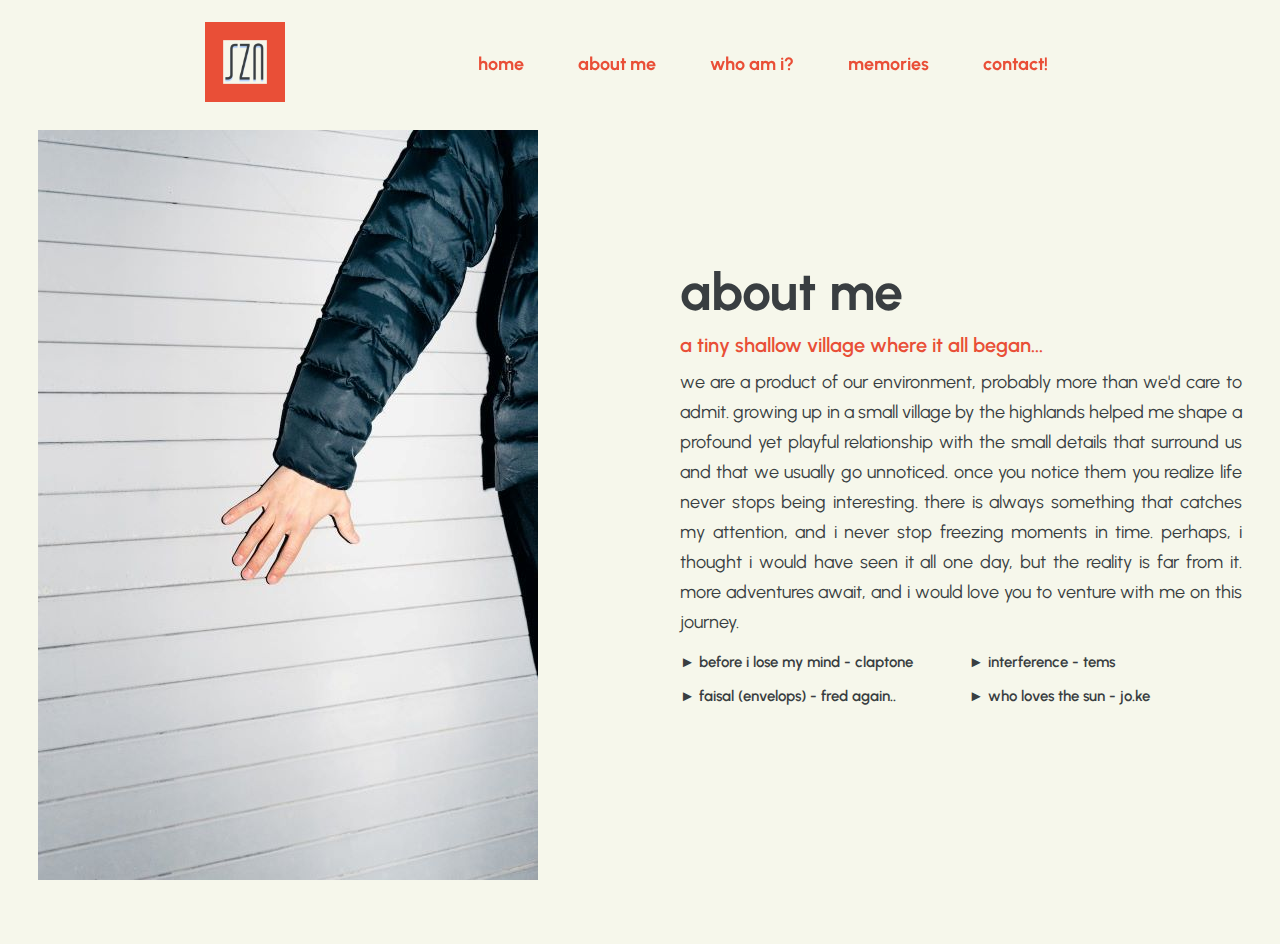
==== pages/about-me.html @ f08fa004 "Avance con las páginas principales hasta el responsive del header" ====
<!DOCTYPE html>
<html lang="en">
<head>
    <meta charset="UTF-8">
    <meta http-equiv="X-UA-Compatible" content="IE=edge">
    <meta name="viewport" content="width=device-width, initial-scale=1.0">
    <link rel="stylesheet" href="../css/style.css">
    <title>about me - essenzia</title>
</head>
<body>
    <header>
        <a href="../index.html" class="logo"><img src="../scss/multimedia/My project-1.png"></video></a>
        <div class="bx bx-menu" id="menu-icon"></div>
        <ul class="navbar">
            <li><a href="../index.html">home</a></li>
            <li><a href="./about-me.html">about me</a></li>
            <li><a href="./what-makes-me-me.html">who am i?</a></li>
            <li><a href="./memories.html">memories</a></li>
            <li><a href="./contact.html">contact!</a></li>
        </ul>
    </header>
    <main>
        <section class="about" id="about">
            <div class="about-img">
                <img src="../scss/multimedia/papareloresized.jpeg">
            </div>
            <div class="about-text">
                <h2>about me</h2>
                <h4>a tiny shallow village where it all began...</h4>
                <p>we are a product of our environment, probably more than we'd care to admit. growing up in a small village by the highlands helped me shape a profound yet playful relationship with the small details that surround us and that we usually go unnoticed. once you notice them you realize life never stops being interesting. there is always something that catches my attention, and i never stop freezing moments in time. perhaps, i thought i would have seen it all one day, but the reality is far from it. more adventures await, and i would love you to venture with me on this journey.</p>
                <div class="about-gri">
                    <div class="about-in">
                        <h5>► before i lose my mind - claptone</h5>
                    </div>
                    <div class="about-in">
                        <h5>► interference - tems</h5>
                    </div>
                    <div class="about-in">
                        <h5>► faisal (envelops) - fred again..</h5>
                    </div>
                    <div class="about-in">
                        <h5>► who loves the sun - jo.ke</h5>
                    </div>
                </div>
            </div>
        </section>
    </main>
</body>
</html>
---- css/style.css ----
@import url("https://fonts.googleapis.com/css2?family=Rock+Salt&family=Urbanist:wght@300;400;500;600&display=swap");
* {
  padding: 0;
  margin: 0;
  box-sizing: border-box;
}

/*general*/
* {
  font-family: "Urbanist", sans-serif;
  list-style: none;
  text-decoration: none;
  scroll-behavior: smooth;
}

:root {
  --h1-font: 83px;
  --h2-font:52px;
  --p-font: 18px;
}

:root {
  --bg-color: #F6F7EB;
  --text-color: #393E41;
  --main-color: #E94F37;
  --second-color: #0075f2;
  --other-color: #87bfff;
  --third-color: #83781b;
  --fourth-color: #7180b9;
  --fifth-color: #cec2ff;
}

/*pages*/
.about {
  display: grid;
  grid-template-columns: repeat(2, 1fr);
  align-items: center;
  gap: 3rem;
}
.about .about-img {
  width: 100%;
  height: auto;
  max-width: 460px;
}
.about .about-text {
  margin-left: 1rem;
  text-align: justify;
}
.about .about-text h4 {
  margin: 10px 0;
  color: var(--main-color);
  font-size: 20px;
  font-weight: 600;
}
.about .about-text h2 {
  font-size: var(--h2-font);
}
.about .about-text p {
  font-size: var(--p-font);
  line-height: 30px;
  margin-bottom: 1rem;
}
.about .about-text .about-gri {
  display: grid;
  grid-template-columns: repeat(auto-fit, minmax(250px, auto));
  align-items: center;
  gap: 1rem;
  margin-bottom: 3rem;
}
.about .about-text .about-gri .about-in h5 {
  font-size: 15px;
  font-weight: 600;
}

.contact {
  display: grid;
  grid-template-columns: repeat(2, 1fr);
  align-items: flex-start;
  gap: 3rem;
  background-image: url(https://images.pexels.com/photos/8930333/pexels-photo-8930333.jpeg?auto=compress&cs=tinysrgb&w=1260&h=750&dpr=2);
  background-repeat: no-repeat;
  background-size: cover;
  background-position: bottom;
  height: 160vh !important;
}
.contact .contact-text h4 {
  margin: 15px 0;
  color: var(--main-color);
  font-size: 20px;
  font-weight: 500;
}
.contact .contact-text h2 {
  font-size: var(--h2-font);
  color: var(--bg-color);
}
.contact .contact-text p {
  color: var(--bg-color);
  font-size: var(--p-font);
  line-height: 30px;
  margin-bottom: 1rem;
}
.contact .contact-list {
  margin-bottom: 1rem;
  margin-top: 2rem;
}
.contact .contact-list li {
  margin-bottom: 10px;
  display: block;
}
.contact .contact-list li a {
  display: block;
  color: var(--bg-color);
  font-size: var(--p-font);
  font-weight: 600;
  transition: all 0.4s ease;
}
.contact .contact-list li a:hover {
  transform: scale(1.01) translateY(-5px);
  color: var(--main-color);
}
.contact .contact-icons i {
  height: 40px;
  width: 40px;
  border-radius: 0.5rem;
  color: var(--main-color);
  display: inline-flex;
  align-items: center;
  justify-content: center;
  font-size: 18px;
  margin-right: 10px;
  transition: all 0.4s ease;
}
.contact .contact-icons i:hover {
  color: var(--bg-color);
  transform: scale(1.01) translateY(-5px);
  background-color: var(--main-color);
}
.contact .contact-form form {
  position: relative;
}
.contact form input, .contact form textarea {
  border: none;
  outline: none;
  width: 100%;
  padding: 15px;
  background-color: rgba(31, 31, 31, 0.251);
  color: var(--bg-color);
  font-size: 1rem;
  margin-bottom: 0.5rem;
  font-weight: 600;
  border-radius: 0.5rem;
}
.contact .contact-form textarea {
  resize: none;
  height: 220px;
}
.contact form .send {
  display: inline-block;
  font-size: 17px;
  font-weight: 600;
  background-color: var(--main-color);
  color: var(--bg-color);
  width: 190px;
  transition: all 0.4s ease;
  cursor: pointer;
}
.contact form .send:hover {
  background-color: var(--text-color);
}

.main-text {
  text-align: center;
}
.main-text h2 {
  font-size: var(--h2-font);
  margin-bottom: 10px;
}
.main-text h4 {
  color: var(--bg-color);
  font-size: 24px;
  font-weight: 600;
}

.qualities {
  background-image: url(https://images.pexels.com/photos/2927857/pexels-photo-2927857.jpeg?auto=compress&cs=tinysrgb&w=1260&h=750&dpr=2);
  background-repeat: no-repeat;
  background-size: cover;
  background-position: center;
  height: 160vh !important;
}

.qualities-content {
  display: grid;
  grid-template-columns: repeat(auto-fit, minmax(300px, auto));
  align-items: center;
  text-align: center;
  gap: 2rem;
  margin-top: 5rem;
}
.qualities-content .box {
  padding: 45px;
  border-top: 5px solid transparent;
  transition: all 0.4s ease;
  cursor: pointer;
  background-color: var(--main-color);
  border-radius: 0.5rem;
}
.qualities-content .box h3 {
  font-size: 24px;
  font-weight: 600;
  margin: 15px 0;
  color: var(--bg-color);
}
.qualities-content .box p {
  color: var(--bg-color);
  font-size: var(--p-font);
}
.qualities-content .box:hover {
  transform: scale(1.01) translateY(-5px);
  border-left: 5px solid var(--bg-color);
  border-bottom: 5px solid var(--bg-color);
}
.qualities-content h3:hover {
  color: var(--bg-color);
  transition: all 0.4s ease;
}

* {
  text-decoration: none !important;
}

section {
  padding: 160px 16% 90px;
}

.home {
  height: 100vh;
  width: 100%;
  position: relative;
  background-image: url(https://images.pexels.com/photos/2927854/pexels-photo-2927854.jpeg?auto=compress&cs=tinysrgb&w=1260&h=750&dpr=2);
  background-repeat: no-repeat;
  background-size: cover;
  background-position: center top;
  display: flex;
  align-items: center;
  justify-items: flex-start;
}
.home .home-text h1 {
  margin: 20px 0;
  font-size: var(--h1-font);
  font-weight: bold;
  line-height: 1.1;
  letter-spacing: 2px;
}
.home .home-text h1 span {
  color: var(--main-color);
  font-family: "Rock Salt", cursive;
}
.home .home-text h4 {
  color: var(--main-color);
  font-size: 24px;
  font-weight: 600;
}
.home .home-text h3 {
  margin-bottom: 3rem;
  font-size: 24px;
  font-weight: 600;
}
.home .btn {
  display: inline-block;
  padding: 14px 40px;
  border-radius: 0.5rem;
  font-size: 17px;
  font-weight: 500;
  background: var(--main-color);
  color: var(--bg-color);
  border: 1px solid var(--main-color);
  transition: all 0.4s ease;
}
.home .btn:hover {
  transform: scale(1.01) translateY(-5px);
  background: transparent;
  border: 1px solid var(--main-color);
  background: rgba(255, 34, 0, 0.5843137255);
}

/*layout*/
body {
  background-color: var(--bg-color);
  color: var(--text-color);
}
body header {
  position: fixed;
  right: 0;
  top: 0;
  width: 100%;
  z-index: 1000;
  display: flex;
  align-items: center;
  justify-content: space-between;
  background: transparent;
  padding: 22px 16%;
  border-bottom: 1px solid transparent;
  transition: all 0.4s ease;
}
body header .logo img {
  width: 80px;
  height: auto;
}
body header .navbar {
  display: flex;
}
body header .navbar .navbar, body header .navbar li a {
  color: var(--main-color);
  font-size: var(--p-font);
  font-weight: 700;
  padding: 10px 25px;
  margin: 0 2px;
  border-radius: 0.5rem;
  transition: all 0.4s ease;
}
body header .navbar .navbar, body header .navbar li a:hover {
  background: var(--main-color);
  color: var(--bg-color);
}
body header #menu-icon {
  font-size: 36px;
  color: var(--text-color);
  z-index: 1001;
  cursor: pointer;
  display: block;
}

/*media queries*/
@media (max-width: 1325px) {
  header {
    padding: 16px 3%;
  }
  section {
    padding: 130px 3% 60px;
  }
}
@media (max-width: 970px) {
  :root {
    --h1-font: 68px;
    --h2-font:46px;
    --p-font: 16px;
  }
  section {
    padding: 70px 3% 60px;
  }
}
@media (max-width: 970px) {
  .home {
    background-position: center;
  }
}
@media (max-width: 970px) {
  .about {
    grid-template-columns: 1fr;
    height: 100vh;
  }
  .about .about-img {
    text-align: center;
  }
}
@media (max-width: 970px) {
  .contact {
    grid-template-columns: 1fr;
    height: 100vh;
  }
}
@media (max-width: 1084px) {
  #menu-icon {
    display: inline-block;
  }
  .navbar {
    position: absolute;
    top: 100%;
    right: 0;
    left: 0;
    display: flex;
    flex-direction: column;
    justify-content: center;
    align-items: center;
    background: rgba(30, 14, 2, 0.3411764706);
    transition: all 0.4s ease;
  }
  .navbar a {
    display: block;
    padding: 1rem;
    margin: 1rem;
    text-align: justify;
    width: auto;
  }
}/*# sourceMappingURL=style.css.map */
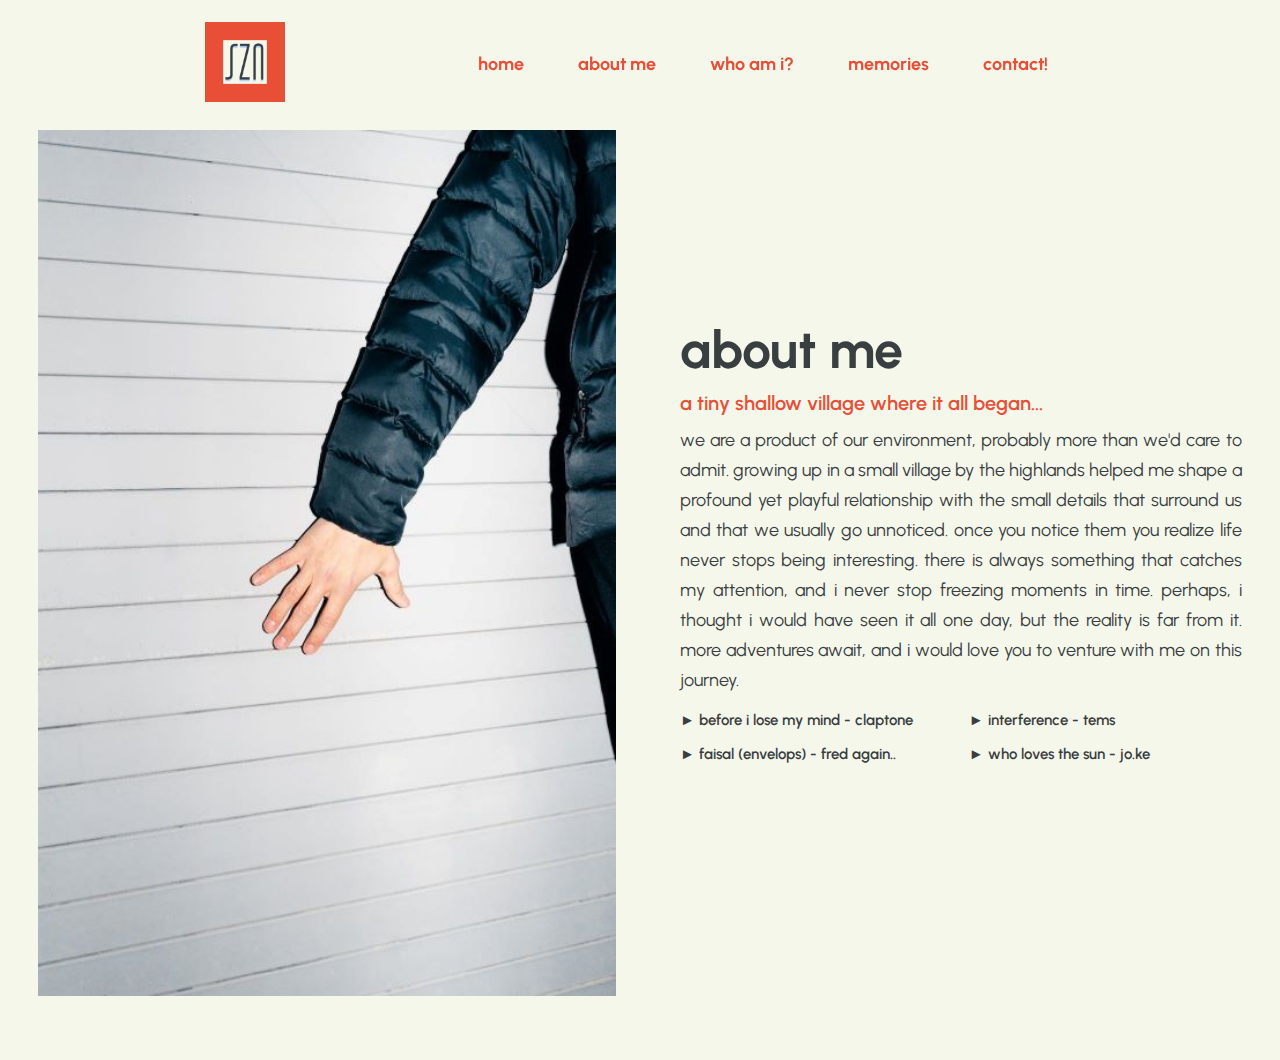
==== commit c82d819b: "Duda" ====
--- a/pages/about-me.html
+++ b/pages/about-me.html
@@ -4,8 +4,11 @@
     <meta charset="UTF-8">
     <meta http-equiv="X-UA-Compatible" content="IE=edge">
     <meta name="viewport" content="width=device-width, initial-scale=1.0">
+    <link rel="stylesheet" href="https://cdnjs.cloudflare.com/ajax/libs/animate.css/4.1.1/animate.min.css"/>
     <link rel="stylesheet" href="../css/style.css">
     <title>about me - essenzia</title>
+    <meta name="description" content="we are a product of our environment, probably more than we'd care to admit. get to know mauricio, founder of essenzia a little better"> 
+    <meta name="keywords" content=" SELF-KNOWLEDGE, INTROSPECTION, SELF-COMMUNION, IDENTITY">
 </head>
 <body>
     <header>
@@ -20,9 +23,9 @@
         </ul>
     </header>
     <main>
-        <section class="about" id="about">
+        <section class="about animate__animated animate__fadeIn" id="about">
             <div class="about-img">
-                <img src="../scss/multimedia/papareloresized.jpeg">
+                <img style="width:100% !important" src="../scss/multimedia/papareloresized.jpeg">
             </div>
             <div class="about-text">
                 <h2>about me</h2>
--- a/css/style.css
+++ b/css/style.css
@@ -17,6 +17,14 @@
   --h1-font: 83px;
   --h2-font:52px;
   --p-font: 18px;
+}
+
+::-moz-placeholder {
+  color: rgb(222, 222, 222);
+}
+
+::placeholder {
+  color: rgb(222, 222, 222);
 }
 
 :root {
@@ -40,7 +48,6 @@
 .about .about-img {
   width: 100%;
   height: auto;
-  max-width: 460px;
 }
 .about .about-text {
   margin-left: 1rem;
@@ -81,7 +88,7 @@
   background-repeat: no-repeat;
   background-size: cover;
   background-position: bottom;
-  height: 160vh !important;
+  height: 100vh;
 }
 .contact .contact-text h4 {
   margin: 15px 0;
@@ -143,7 +150,7 @@
   outline: none;
   width: 100%;
   padding: 15px;
-  background-color: rgba(31, 31, 31, 0.251);
+  background-color: rgba(23, 23, 23, 0.868);
   color: var(--bg-color);
   font-size: 1rem;
   margin-bottom: 0.5rem;
@@ -176,7 +183,7 @@
   margin-bottom: 10px;
 }
 .main-text h4 {
-  color: var(--bg-color);
+  color: var(--text-color);
   font-size: 24px;
   font-weight: 600;
 }
@@ -186,7 +193,7 @@
   background-repeat: no-repeat;
   background-size: cover;
   background-position: center;
-  height: 160vh !important;
+  height: 100vh;
 }
 
 .qualities-content {
@@ -227,6 +234,10 @@
 
 * {
   text-decoration: none !important;
+}
+
+button .carousel-control-prev, .carousel-control-next {
+  align-items: center;
 }
 
 section {
@@ -331,6 +342,11 @@
   display: block;
 }
 
+.animate__animated .animate__fadeIn {
+  animation-duration: 5s;
+  animation-delay: 1s;
+}
+
 /*media queries*/
 @media (max-width: 1325px) {
   header {
@@ -367,15 +383,31 @@
 @media (max-width: 970px) {
   .contact {
     grid-template-columns: 1fr;
-    height: 100vh;
+    height: 160vh;
+  }
+}
+@media (max-width: 970px) {
+  .qualities {
+    grid-template-columns: 1fr;
+    height: 180vh;
+  }
+}
+@media only screen and (min-width: 970px) and (max-width: 1085px) {
+  .qualities {
+    grid-template-columns: 1fr;
+    height: 150vh;
   }
 }
 @media (max-width: 1084px) {
+  .header {
+    position: relative;
+    justify-content: center !important;
+  }
   #menu-icon {
     display: inline-block;
   }
   .navbar {
-    position: absolute;
+    position: relative;
     top: 100%;
     right: 0;
     left: 0;
@@ -383,14 +415,27 @@
     flex-direction: column;
     justify-content: center;
     align-items: center;
-    background: rgba(30, 14, 2, 0.3411764706);
+    background: #F6F7EB;
     transition: all 0.4s ease;
   }
   .navbar a {
     display: block;
-    padding: 1rem;
-    margin: 1rem;
+    padding: 0.5rem;
+    margin: 0.5rem;
     text-align: justify;
     width: auto;
   }
+  .logo img {
+    width: 20px;
+    height: auto;
+  }
+  .contact-text, .about-img, .main-text {
+    margin-top: 10rem;
+  }
+  .memories {
+    margin-top: 12rem;
+  }
+  .home-text {
+    margin-top: 8rem;
+  }
 }/*# sourceMappingURL=style.css.map */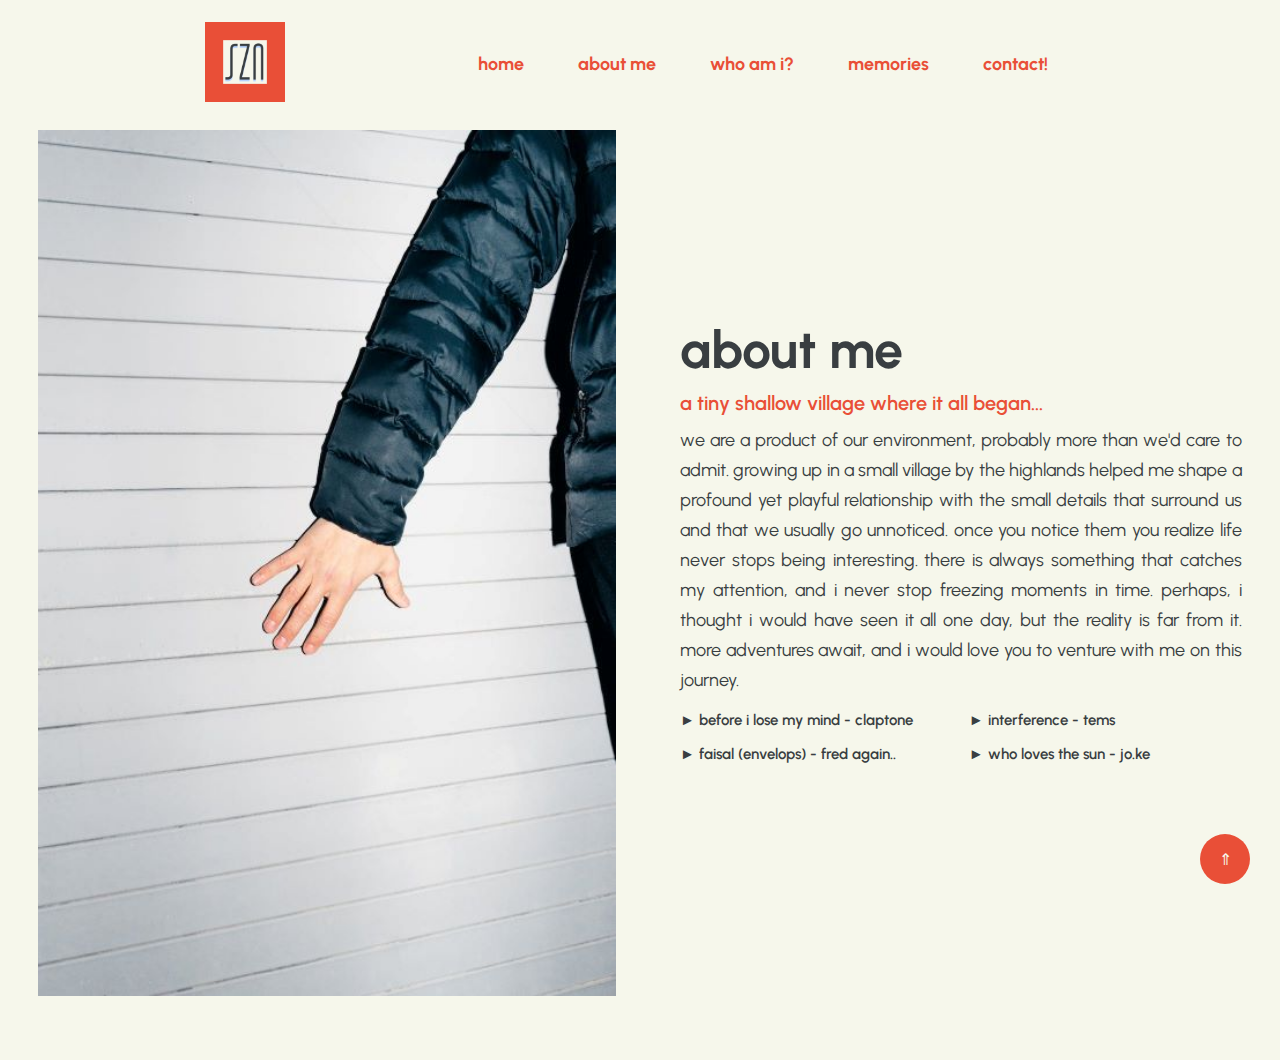
==== commit ecf7348a: "PF Arroyo" ====
--- a/pages/about-me.html
+++ b/pages/about-me.html
@@ -11,7 +11,7 @@
     <meta name="keywords" content=" SELF-KNOWLEDGE, INTROSPECTION, SELF-COMMUNION, IDENTITY">
 </head>
 <body>
-    <header>
+    <header id="main">
         <a href="../index.html" class="logo"><img src="../scss/multimedia/My project-1.png"></video></a>
         <div class="bx bx-menu" id="menu-icon"></div>
         <ul class="navbar">
@@ -47,6 +47,7 @@
                 </div>
             </div>
         </section>
+        <a class="headerbutton" href="#main">⇑</a>
     </main>
 </body>
 </html>--- a/css/style.css
+++ b/css/style.css
@@ -1,4 +1,5 @@
 @import url("https://fonts.googleapis.com/css2?family=Rock+Salt&family=Urbanist:wght@300;400;500;600&display=swap");
+@import url("https://fonts.googleapis.com/css2?family=Crimson+Pro&display=swap");
 * {
   padding: 0;
   margin: 0;
@@ -31,11 +32,9 @@
   --bg-color: #F6F7EB;
   --text-color: #393E41;
   --main-color: #E94F37;
-  --second-color: #0075f2;
-  --other-color: #87bfff;
-  --third-color: #83781b;
-  --fourth-color: #7180b9;
-  --fifth-color: #cec2ff;
+  --bgalt-color: #393E41;
+  --textalt-color: #F6F7EB;
+  --mainalt-color: #f36e59;
 }
 
 /*pages*/
@@ -126,8 +125,8 @@
   color: var(--main-color);
 }
 .contact .contact-icons i {
-  height: 40px;
-  width: 40px;
+  height: 60px;
+  width: 60px;
   border-radius: 0.5rem;
   color: var(--main-color);
   display: inline-flex;
@@ -238,6 +237,118 @@
 
 button .carousel-control-prev, .carousel-control-next {
   align-items: center;
+}
+
+.wrapper {
+  display: grid;
+  grid-template-columns: repeat(3, minmax(300px, auto));
+  align-items: center;
+  text-align: center;
+  gap: 2rem;
+  margin-top: 5rem;
+  font-family: "Crimson Pro", serif !important;
+}
+.wrapper .item {
+  width: 100%;
+  display: inline-block;
+  margin-top: 2rem;
+  filter: grayscale(100%);
+}
+.wrapper .item .polaroid {
+  background-color: var(--bg-color);
+  padding: 1rem;
+  box-shadow: 0 0.2rem 1.2rem rgba(0, 0, 0, 0.2);
+}
+.wrapper .item .polaroid .caption {
+  font-size: 1.6em;
+  text-align: center;
+  line-height: 2em;
+  font-family: "Crimson Pro", serif !important;
+}
+
+.polaroid > img {
+  max-width: 100%;
+  height: auto;
+}
+
+.item .polaroid:before {
+  position: absolute;
+  z-index: -1;
+  transition: all 0.35s;
+}
+
+.item:nth-of-type(4n+1) {
+  transform: scale(0.92, 0.92) rotate(2deg);
+  transition: all 0.35s;
+}
+
+.item:nth-of-type(4n+1) .polaroid:before {
+  transform: rotate(6deg);
+  height: 20%;
+  width: 47%;
+  bottom: 30px;
+  right: 12px;
+  box-shadow: 0 2.1rem 2rem rgba(0, 0, 0, 0.4);
+}
+
+.item:nth-of-type(4n+2) {
+  transform: scale(0.92, 0.92) rotate(-2deg);
+  transition: all 0.35s;
+}
+
+.item:nth-of-type(4n+2) .polaroid:before {
+  transform: rotate(-6deg);
+  height: 20%;
+  width: 47%;
+  bottom: 30px;
+  left: 12px;
+  box-shadow: 0 2.1rem 2rem rgba(0, 0, 0, 0.4);
+}
+
+.item:nth-of-type(4n+4) {
+  transform: scale(0.92, 0.92) rotate(-2deg);
+  transition: all 0.35s;
+}
+
+.item:nth-of-type(4n+4) .polaroid:before {
+  transform: rotate(4deg);
+  height: 20%;
+  width: 47%;
+  bottom: 30px;
+  right: 12px;
+  box-shadow: 0 2.1rem 2rem rgba(0, 0, 0, 0.3);
+}
+
+.item:nth-of-type(4n+3) {
+  transform: scale(0.92, 0.92) rotate(2deg);
+  transition: all 0.35s;
+}
+
+.item:nth-of-type(4n+3) .polaroid:before {
+  transform: rotate(-4deg);
+  height: 20%;
+  width: 47%;
+  bottom: 30px;
+  left: 12px;
+  box-shadow: 0 2.1rem 2rem rgba(0, 0, 0, 0.3);
+}
+
+.item:hover {
+  filter: none;
+  transform: scale(1, 1) rotate(0deg) !important;
+  transition: all 0.35s;
+}
+
+.item:hover .polaroid:before {
+  position: absolute;
+  z-index: -1;
+  transform: rotate(0deg);
+  height: 90%;
+  width: 90%;
+  bottom: 0%;
+  right: 5%;
+  box-shadow: 0 1rem 3rem rgba(0, 0, 0, 0.2);
+  transition: all 0.35s;
 }
 
 section {
@@ -301,7 +412,7 @@
   color: var(--text-color);
 }
 body header {
-  position: fixed;
+  position: absolute;
   right: 0;
   top: 0;
   width: 100%;
@@ -329,6 +440,9 @@
   margin: 0 2px;
   border-radius: 0.5rem;
   transition: all 0.4s ease;
+}
+body header .navbar .tems {
+  color: var(--bg-color);
 }
 body header .navbar .navbar, body header .navbar li a:hover {
   background: var(--main-color);
@@ -345,6 +459,21 @@
 .animate__animated .animate__fadeIn {
   animation-duration: 5s;
   animation-delay: 1s;
+}
+
+.headerbutton {
+  width: 50px;
+  height: 50px;
+  border-radius: 50%;
+  background-color: var(--main-color);
+  position: fixed;
+  bottom: 16px;
+  right: 30px;
+  z-index: 20000;
+  display: flex;
+  color: var(--bg-color);
+  justify-content: center;
+  align-items: center;
 }
 
 /*media queries*/
@@ -425,6 +554,12 @@
     text-align: justify;
     width: auto;
   }
+  .navbar .tems {
+    color: var(--bg-color);
+  }
+  .without-bg {
+    background: rgba(246, 247, 235, 0);
+  }
   .logo img {
     width: 20px;
     height: auto;
@@ -438,4 +573,14 @@
   .home-text {
     margin-top: 8rem;
   }
+  .wrapper {
+    grid-template-columns: repeat(auto-fit, minmax(300px, auto));
+    align-items: center;
+    text-align: center;
+  }
+  .wrapper .caption {
+    font-size: 1.5em;
+    text-align: center;
+    line-height: 1.3em;
+  }
 }/*# sourceMappingURL=style.css.map */